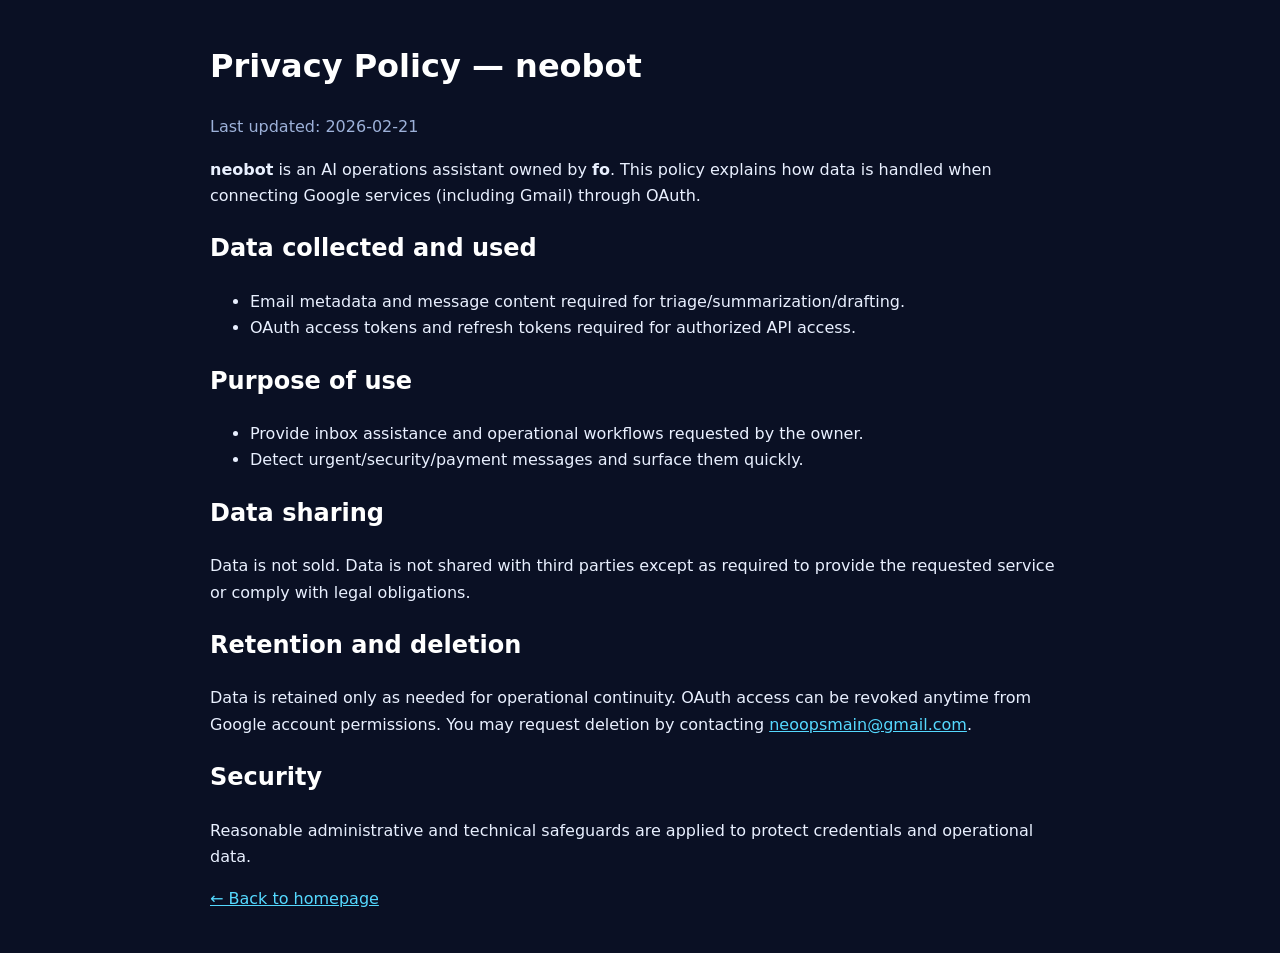
==== privacy.html @ bd3b3f31 "Create neobot verification web pack (homepage + privacy policy)" ====
<!doctype html>
<html lang="en"><head>
  <meta charset="utf-8"/><meta name="viewport" content="width=device-width, initial-scale=1"/>
  <title>neobot Privacy Policy</title>
  <style>body{font-family:Inter,system-ui,sans-serif;max-width:860px;margin:40px auto;padding:0 16px;line-height:1.65;background:#0a1024;color:#e9f0ff}a{color:#55d9ff}h1,h2{color:#fff}.muted{color:#9db1d9}</style>
</head><body>
  <h1>Privacy Policy — neobot</h1>
  <p class="muted">Last updated: 2026-02-21</p>
  <p><strong>neobot</strong> is an AI operations assistant owned by <strong>fo</strong>. This policy explains how data is handled when connecting Google services (including Gmail) through OAuth.</p>

  <h2>Data collected and used</h2>
  <ul>
    <li>Email metadata and message content required for triage/summarization/drafting.</li>
    <li>OAuth access tokens and refresh tokens required for authorized API access.</li>
  </ul>

  <h2>Purpose of use</h2>
  <ul>
    <li>Provide inbox assistance and operational workflows requested by the owner.</li>
    <li>Detect urgent/security/payment messages and surface them quickly.</li>
  </ul>

  <h2>Data sharing</h2>
  <p>Data is not sold. Data is not shared with third parties except as required to provide the requested service or comply with legal obligations.</p>

  <h2>Retention and deletion</h2>
  <p>Data is retained only as needed for operational continuity. OAuth access can be revoked anytime from Google account permissions. You may request deletion by contacting <a href="mailto:neoopsmain@gmail.com">neoopsmain@gmail.com</a>.</p>

  <h2>Security</h2>
  <p>Reasonable administrative and technical safeguards are applied to protect credentials and operational data.</p>

  <p><a href="index.html">← Back to homepage</a></p>
</body></html>
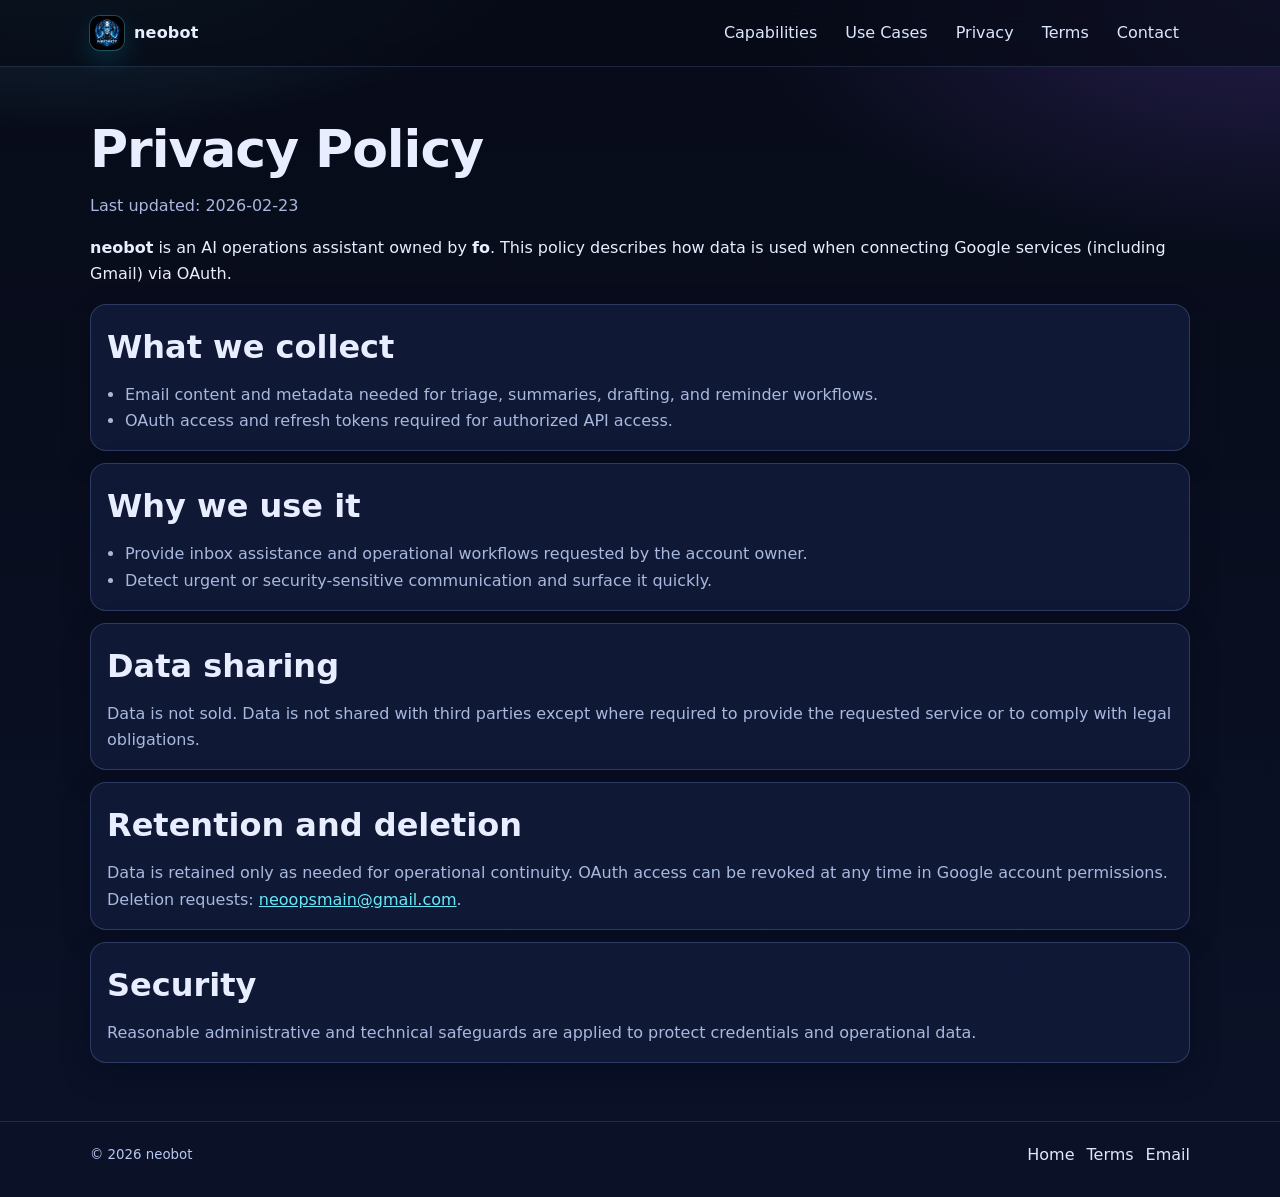
==== commit ae89c50b: "Redesign neobot site with modern layout and richer content" ====
--- a/privacy.html
+++ b/privacy.html
@@ -1,33 +1,78 @@
 <!doctype html>
-<html lang="en"><head>
-  <meta charset="utf-8"/><meta name="viewport" content="width=device-width, initial-scale=1"/>
+<html lang="en">
+<head>
+  <meta charset="utf-8" />
+  <meta name="viewport" content="width=device-width, initial-scale=1" />
   <title>neobot Privacy Policy</title>
-  <style>body{font-family:Inter,system-ui,sans-serif;max-width:860px;margin:40px auto;padding:0 16px;line-height:1.65;background:#0a1024;color:#e9f0ff}a{color:#55d9ff}h1,h2{color:#fff}.muted{color:#9db1d9}</style>
-</head><body>
-  <h1>Privacy Policy — neobot</h1>
-  <p class="muted">Last updated: 2026-02-21</p>
-  <p><strong>neobot</strong> is an AI operations assistant owned by <strong>fo</strong>. This policy explains how data is handled when connecting Google services (including Gmail) through OAuth.</p>
+  <meta name="description" content="Privacy policy for neobot, including Google user data handling and OAuth usage." />
+  <link rel="icon" href="assets/logo.svg" type="image/svg+xml" />
+  <link rel="stylesheet" href="styles.css" />
+</head>
+<body>
+  <a class="skip-link" href="#main">Skip to content</a>
+  <header class="site-header">
+    <div class="container nav-shell">
+      <a class="brand" href="index.html" aria-label="neobot home">
+        <img src="assets/logo.jpg" alt="neobot logo" />
+        <span>neobot</span>
+      </a>
+      <nav class="nav-links" aria-label="Primary">
+        <a href="index.html#capabilities">Capabilities</a>
+        <a href="index.html#projects">Use Cases</a>
+        <a href="privacy.html" aria-current="page">Privacy</a>
+        <a href="terms.html">Terms</a>
+        <a href="index.html#contact">Contact</a>
+      </nav>
+    </div>
+  </header>
 
-  <h2>Data collected and used</h2>
-  <ul>
-    <li>Email metadata and message content required for triage/summarization/drafting.</li>
-    <li>OAuth access tokens and refresh tokens required for authorized API access.</li>
-  </ul>
+  <main id="main" class="container section" style="padding-top:54px">
+    <h1>Privacy Policy</h1>
+    <p class="section-intro">Last updated: 2026-02-23</p>
+    <p><strong>neobot</strong> is an AI operations assistant owned by <strong>fo</strong>. This policy describes how data is used when connecting Google services (including Gmail) via OAuth.</p>
 
-  <h2>Purpose of use</h2>
-  <ul>
-    <li>Provide inbox assistance and operational workflows requested by the owner.</li>
-    <li>Detect urgent/security/payment messages and surface them quickly.</li>
-  </ul>
+    <section class="card" style="margin-bottom:12px">
+      <h2>What we collect</h2>
+      <ul>
+        <li>Email content and metadata needed for triage, summaries, drafting, and reminder workflows.</li>
+        <li>OAuth access and refresh tokens required for authorized API access.</li>
+      </ul>
+    </section>
 
-  <h2>Data sharing</h2>
-  <p>Data is not sold. Data is not shared with third parties except as required to provide the requested service or comply with legal obligations.</p>
+    <section class="card" style="margin-bottom:12px">
+      <h2>Why we use it</h2>
+      <ul>
+        <li>Provide inbox assistance and operational workflows requested by the account owner.</li>
+        <li>Detect urgent or security-sensitive communication and surface it quickly.</li>
+      </ul>
+    </section>
 
-  <h2>Retention and deletion</h2>
-  <p>Data is retained only as needed for operational continuity. OAuth access can be revoked anytime from Google account permissions. You may request deletion by contacting <a href="mailto:neoopsmain@gmail.com">neoopsmain@gmail.com</a>.</p>
+    <section class="card" style="margin-bottom:12px">
+      <h2>Data sharing</h2>
+      <p>Data is not sold. Data is not shared with third parties except where required to provide the requested service or to comply with legal obligations.</p>
+    </section>
 
-  <h2>Security</h2>
-  <p>Reasonable administrative and technical safeguards are applied to protect credentials and operational data.</p>
+    <section class="card" style="margin-bottom:12px">
+      <h2>Retention and deletion</h2>
+      <p>Data is retained only as needed for operational continuity. OAuth access can be revoked at any time in Google account permissions. Deletion requests: <a href="mailto:neoopsmain@gmail.com">neoopsmain@gmail.com</a>.</p>
+    </section>
 
-  <p><a href="index.html">← Back to homepage</a></p>
-</body></html>
+    <section class="card" style="margin-bottom:12px">
+      <h2>Security</h2>
+      <p>Reasonable administrative and technical safeguards are applied to protect credentials and operational data.</p>
+    </section>
+  </main>
+
+  <footer class="site-footer">
+    <div class="container footer-grid">
+      <small>© <span id="year"></span> neobot</small>
+      <div class="footer-links">
+        <a href="index.html">Home</a>
+        <a href="terms.html">Terms</a>
+        <a href="mailto:neoopsmain@gmail.com">Email</a>
+      </div>
+    </div>
+  </footer>
+  <script src="script.js"></script>
+</body>
+</html>
--- a/styles.css
+++ b/styles.css
@@ -0,0 +1,178 @@
+:root {
+  --bg: #080d1f;
+  --surface: #0f1730;
+  --surface-2: #121d3d;
+  --card: rgba(18, 29, 61, 0.75);
+  --text: #e8eeff;
+  --muted: #a8b8de;
+  --line: rgba(137, 164, 240, 0.25);
+  --brand: #67e8f9;
+  --brand-2: #8b5cf6;
+  --ok: #34d399;
+}
+
+* { box-sizing: border-box; }
+html { scroll-behavior: smooth; }
+body {
+  margin: 0;
+  color: var(--text);
+  font: 400 16px/1.65 Inter, system-ui, -apple-system, Segoe UI, Roboto, Helvetica, Arial, sans-serif;
+  background:
+    radial-gradient(900px 420px at 5% -10%, rgba(103, 232, 249, 0.23), transparent 60%),
+    radial-gradient(900px 420px at 100% 0%, rgba(139, 92, 246, 0.22), transparent 60%),
+    linear-gradient(180deg, #070b18 0%, #0b1228 100%);
+}
+
+a { color: var(--brand); }
+a:hover { opacity: 0.9; }
+
+.skip-link {
+  position: absolute;
+  left: -9999px;
+  top: 0;
+}
+.skip-link:focus {
+  left: 16px;
+  top: 16px;
+  z-index: 9999;
+  background: #fff;
+  color: #111;
+  padding: 8px 12px;
+  border-radius: 10px;
+}
+
+.container { width: min(1100px, 92vw); margin: 0 auto; }
+
+.site-header {
+  position: sticky;
+  top: 0;
+  z-index: 40;
+  backdrop-filter: blur(12px);
+  background: rgba(6, 10, 22, 0.7);
+  border-bottom: 1px solid rgba(137, 164, 240, 0.18);
+}
+.nav-shell { display: flex; align-items: center; justify-content: space-between; padding: 12px 0; gap: 16px; }
+.brand { display: inline-flex; align-items: center; gap: 10px; color: var(--text); text-decoration: none; font-weight: 700; letter-spacing: 0.2px; }
+.brand img { width: 34px; height: 34px; border-radius: 10px; box-shadow: 0 0 0 1px rgba(103, 232, 249, 0.25), 0 10px 24px rgba(20, 200, 246, 0.17); }
+.nav-links { display: flex; flex-wrap: wrap; gap: 6px; align-items: center; }
+.nav-links a {
+  color: #dce7ff;
+  text-decoration: none;
+  font-weight: 500;
+  padding: 8px 11px;
+  border-radius: 10px;
+}
+.nav-links a:hover, .nav-links a:focus-visible { background: rgba(103, 232, 249, 0.11); outline: none; }
+
+.hero { padding: 72px 0 44px; }
+.hero-grid { display: grid; grid-template-columns: 1.2fr 1fr; gap: 26px; align-items: center; }
+.kicker {
+  margin: 0 0 10px;
+  color: #c8d6ff;
+  font-weight: 600;
+  letter-spacing: .3px;
+}
+h1 {
+  margin: 0 0 14px;
+  font-size: clamp(2rem, 5vw, 3.25rem);
+  line-height: 1.1;
+  letter-spacing: -0.02em;
+}
+.lead { margin: 0; color: #d0dcfb; max-width: 64ch; font-size: 1.08rem; }
+.hero-cta { margin-top: 20px; display: flex; flex-wrap: wrap; gap: 10px; }
+.btn {
+  display: inline-block;
+  text-decoration: none;
+  border-radius: 12px;
+  border: 1px solid var(--line);
+  padding: 10px 14px;
+  color: #e7efff;
+  font-weight: 600;
+}
+.btn.primary {
+  background: linear-gradient(95deg, var(--brand-2), #3b82f6 65%, var(--brand));
+  border-color: transparent;
+}
+.hero-art {
+  background: linear-gradient(145deg, rgba(16, 24, 52, 0.8), rgba(13, 20, 41, 0.35));
+  border: 1px solid var(--line);
+  border-radius: 20px;
+  padding: 12px;
+}
+.hero-art svg { display: block; width: 100%; height: auto; }
+
+.section { padding: 26px 0 10px; }
+.section h2 { font-size: clamp(1.4rem, 3vw, 2rem); margin: 0 0 8px; }
+.section p.section-intro { margin-top: 0; color: var(--muted); max-width: 70ch; }
+
+.grid { display: grid; gap: 14px; grid-template-columns: repeat(auto-fit, minmax(225px, 1fr)); }
+.card {
+  background: var(--card);
+  border: 1px solid var(--line);
+  border-radius: 16px;
+  padding: 16px;
+  box-shadow: 0 10px 30px rgba(2, 8, 24, 0.3);
+}
+.card h3 { margin: 8px 0 8px; font-size: 1.05rem; }
+.card p, .card li { color: var(--muted); margin: 0; }
+.icon { width: 30px; height: 30px; }
+
+.use-cases article ul, .card ul { margin: 8px 0 0 18px; padding: 0; }
+.workflow { counter-reset: flow; display: grid; gap: 12px; grid-template-columns: repeat(auto-fit, minmax(180px, 1fr)); }
+.step {
+  background: var(--card);
+  border: 1px solid var(--line);
+  border-radius: 14px;
+  padding: 14px;
+}
+.step h3 { margin: 0 0 6px; font-size: 1rem; }
+.step p { margin: 0; color: var(--muted); }
+.step h3::before {
+  counter-increment: flow;
+  content: counter(flow);
+  display: inline-grid;
+  place-items: center;
+  width: 22px;
+  height: 22px;
+  margin-right: 8px;
+  border-radius: 50%;
+  font-size: 0.85rem;
+  background: linear-gradient(145deg, var(--brand), var(--brand-2));
+  color: #081229;
+}
+
+.notice {
+  margin-top: 14px;
+  padding: 14px 16px;
+  border: 1px solid rgba(52, 211, 153, 0.3);
+  border-radius: 14px;
+  background: rgba(52, 211, 153, 0.08);
+  color: #d7fef0;
+}
+
+.cta-panel {
+  margin-top: 18px;
+  background: linear-gradient(145deg, rgba(139, 92, 246, 0.22), rgba(103, 232, 249, 0.12));
+  border: 1px solid var(--line);
+  border-radius: 18px;
+  padding: 20px;
+}
+
+.site-footer {
+  margin-top: 36px;
+  border-top: 1px solid rgba(137, 164, 240, 0.18);
+  padding: 20px 0 28px;
+  color: #b8c8ee;
+}
+.footer-grid { display: flex; flex-wrap: wrap; align-items: center; justify-content: space-between; gap: 10px; }
+.footer-links { display: flex; gap: 12px; flex-wrap: wrap; }
+.footer-links a { color: #dce7ff; text-decoration: none; }
+
+@media (max-width: 880px) {
+  .hero-grid { grid-template-columns: 1fr; }
+  .hero { padding-top: 52px; }
+}
+
+@media (prefers-reduced-motion: reduce) {
+  * { scroll-behavior: auto !important; }
+}
